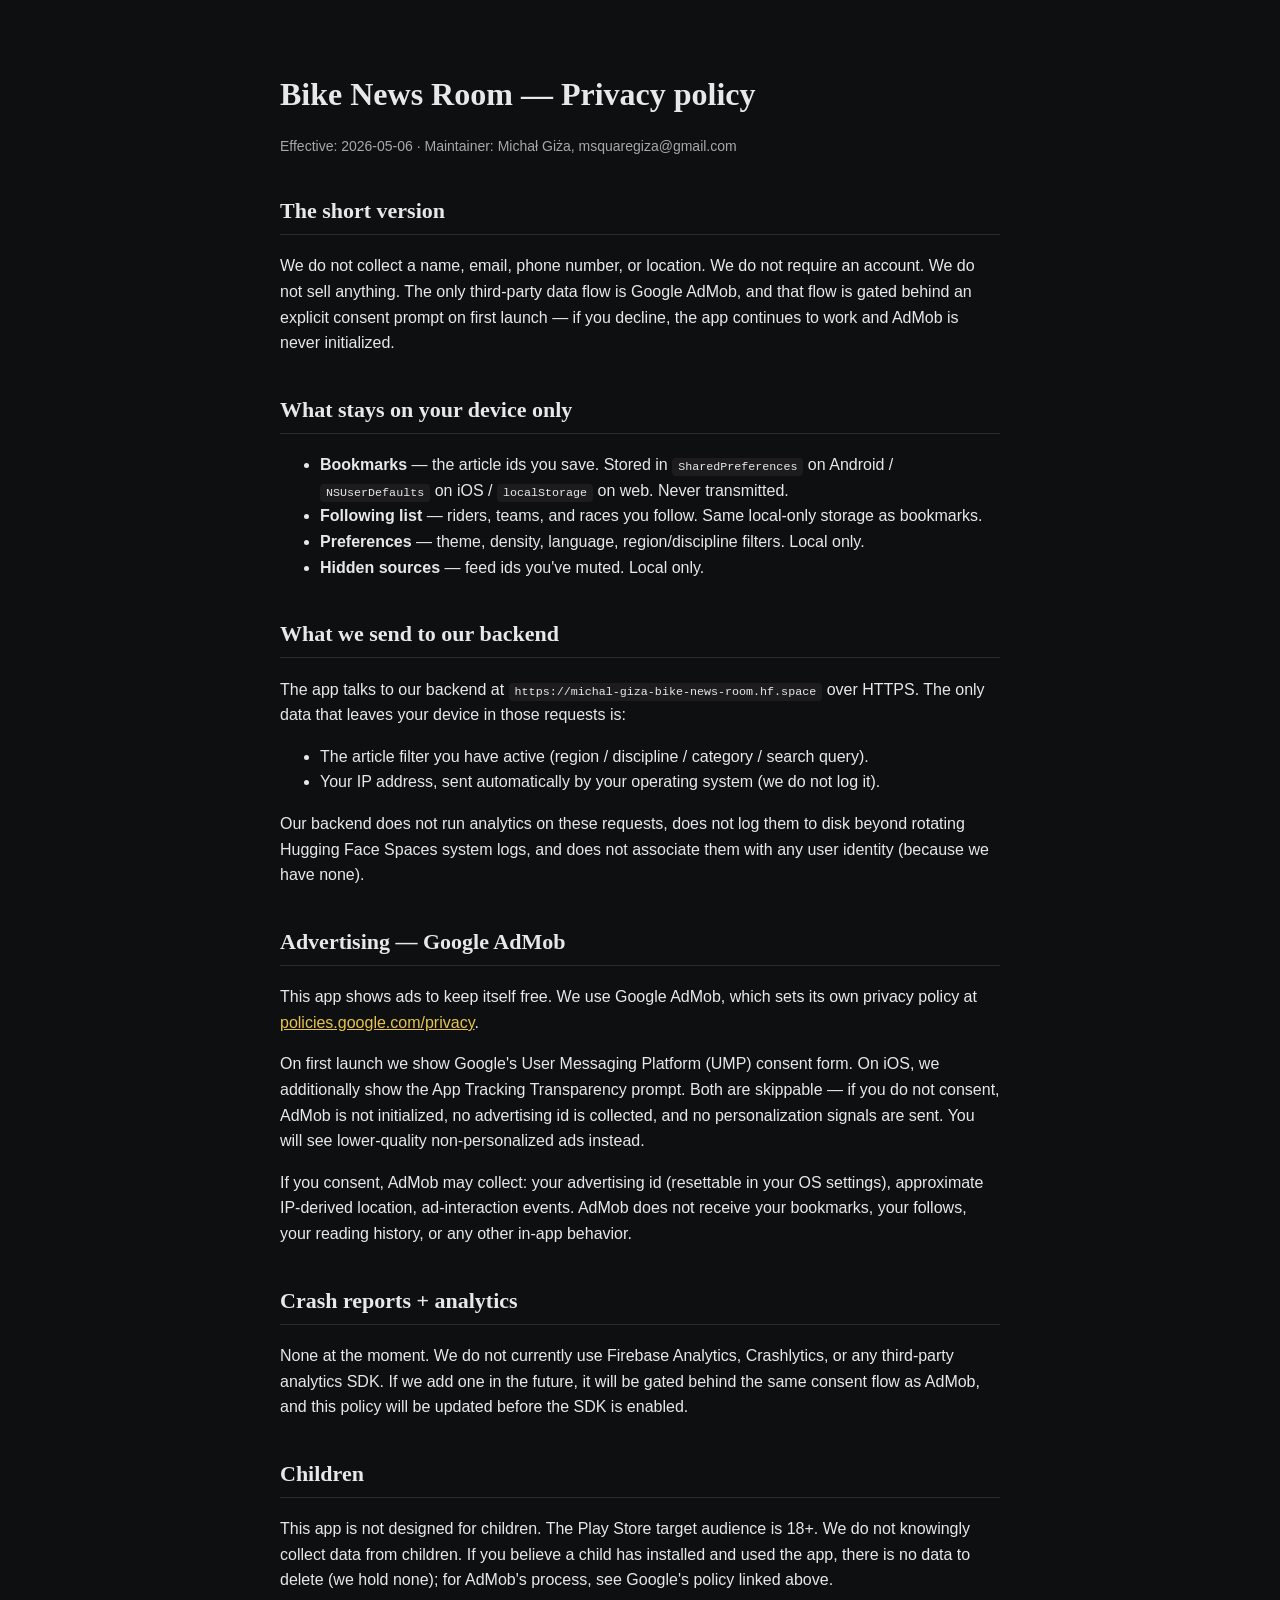
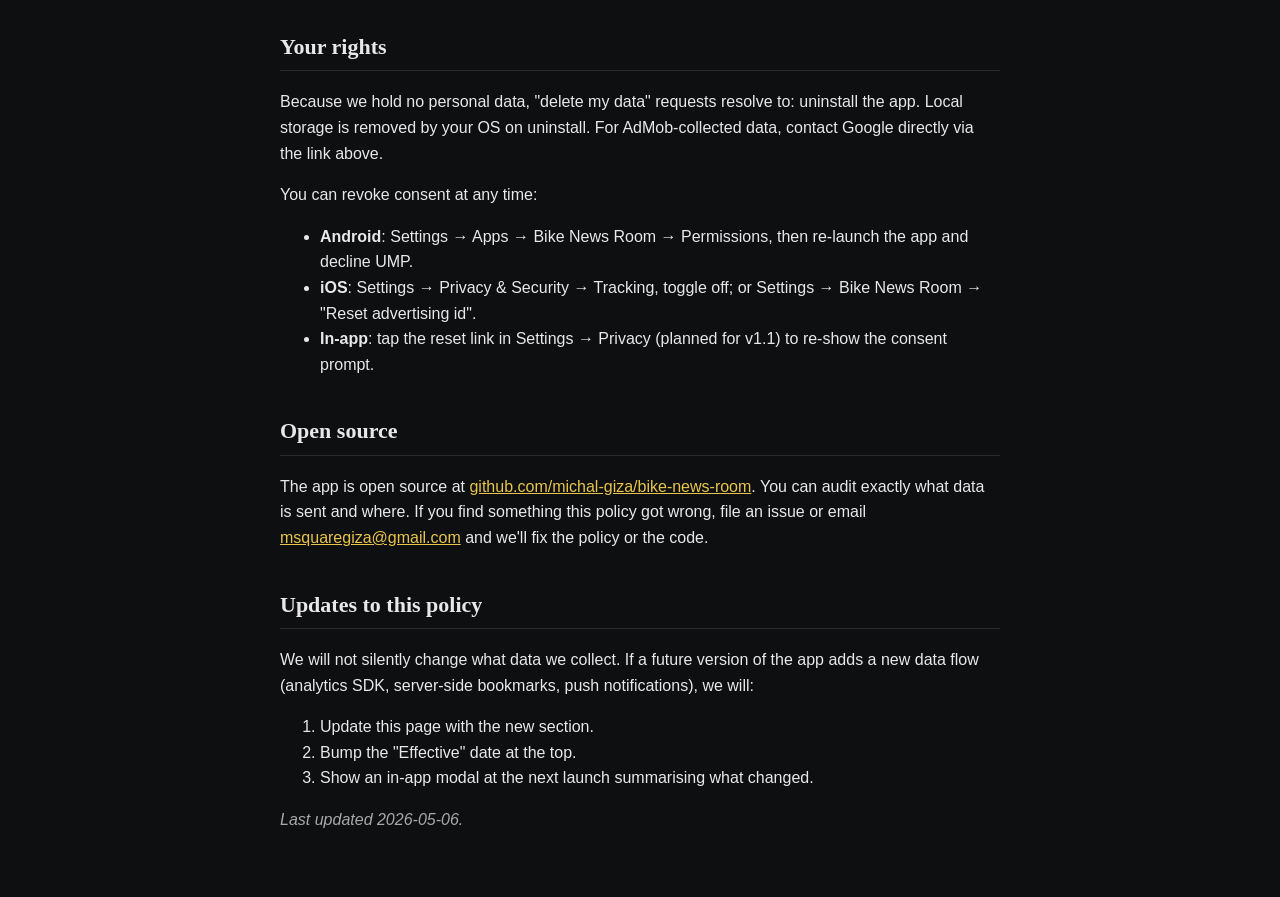
==== frontend/web/privacy.html @ cb05951e "chore(release): v1.0.0 Play Store release prep — assets, ASO copy, roadmap Bumps the app to v1.0.0+1" ====
<!DOCTYPE html>
<html lang="en">
<head>
  <meta charset="UTF-8">
  <meta name="viewport" content="width=device-width, initial-scale=1.0">
  <title>Bike News Room — Privacy policy</title>
  <meta name="description" content="Privacy policy for the Bike News Room cycling news aggregator. We collect no personal data. We use ads only after you opt in.">
  <meta name="robots" content="index,follow">
  <style>
    :root {
      --bg: #0E0F11;
      --fg: #E8E8E8;
      --fg-dim: #A8A8A8;
      --accent: #E8C54A;
      --line: #2A2A2A;
    }
    body { background: var(--bg); color: var(--fg); font-family: -apple-system, BlinkMacSystemFont, 'Segoe UI', Roboto, sans-serif; max-width: 720px; margin: 0 auto; padding: 48px 24px; line-height: 1.6; }
    h1 { font-family: Georgia, serif; font-size: 32px; margin-bottom: 8px; }
    h2 { font-family: Georgia, serif; font-size: 22px; margin-top: 36px; border-bottom: 1px solid var(--line); padding-bottom: 6px; }
    p, li { color: var(--fg); }
    .meta { color: var(--fg-dim); font-size: 14px; margin-bottom: 32px; }
    a { color: var(--accent); }
    code { background: #1c1c1e; padding: 2px 6px; border-radius: 4px; font-size: 0.9em; }
    .updated { color: var(--fg-dim); font-style: italic; }
  </style>
</head>
<body>
  <h1>Bike News Room — Privacy policy</h1>
  <p class="meta">Effective: 2026-05-06 · Maintainer: Michał Giża, msquaregiza@gmail.com</p>

  <h2>The short version</h2>
  <p>We do not collect a name, email, phone number, or location. We do not require an account. We do not sell anything. The only third-party data flow is Google AdMob, and that flow is gated behind an explicit consent prompt on first launch — if you decline, the app continues to work and AdMob is never initialized.</p>

  <h2>What stays on your device only</h2>
  <ul>
    <li><strong>Bookmarks</strong> — the article ids you save. Stored in <code>SharedPreferences</code> on Android / <code>NSUserDefaults</code> on iOS / <code>localStorage</code> on web. Never transmitted.</li>
    <li><strong>Following list</strong> — riders, teams, and races you follow. Same local-only storage as bookmarks.</li>
    <li><strong>Preferences</strong> — theme, density, language, region/discipline filters. Local only.</li>
    <li><strong>Hidden sources</strong> — feed ids you've muted. Local only.</li>
  </ul>

  <h2>What we send to our backend</h2>
  <p>The app talks to our backend at <code>https://michal-giza-bike-news-room.hf.space</code> over HTTPS. The only data that leaves your device in those requests is:</p>
  <ul>
    <li>The article filter you have active (region / discipline / category / search query).</li>
    <li>Your IP address, sent automatically by your operating system (we do not log it).</li>
  </ul>
  <p>Our backend does not run analytics on these requests, does not log them to disk beyond rotating Hugging Face Spaces system logs, and does not associate them with any user identity (because we have none).</p>

  <h2>Advertising — Google AdMob</h2>
  <p>This app shows ads to keep itself free. We use Google AdMob, which sets its own privacy policy at <a href="https://policies.google.com/privacy">policies.google.com/privacy</a>.</p>
  <p>On first launch we show Google's User Messaging Platform (UMP) consent form. On iOS, we additionally show the App Tracking Transparency prompt. Both are skippable — if you do not consent, AdMob is not initialized, no advertising id is collected, and no personalization signals are sent. You will see lower-quality non-personalized ads instead.</p>
  <p>If you consent, AdMob may collect: your advertising id (resettable in your OS settings), approximate IP-derived location, ad-interaction events. AdMob does not receive your bookmarks, your follows, your reading history, or any other in-app behavior.</p>

  <h2>Crash reports + analytics</h2>
  <p>None at the moment. We do not currently use Firebase Analytics, Crashlytics, or any third-party analytics SDK. If we add one in the future, it will be gated behind the same consent flow as AdMob, and this policy will be updated before the SDK is enabled.</p>

  <h2>Children</h2>
  <p>This app is not designed for children. The Play Store target audience is 18+. We do not knowingly collect data from children. If you believe a child has installed and used the app, there is no data to delete (we hold none); for AdMob's process, see Google's policy linked above.</p>

  <h2>Your rights</h2>
  <p>Because we hold no personal data, "delete my data" requests resolve to: uninstall the app. Local storage is removed by your OS on uninstall. For AdMob-collected data, contact Google directly via the link above.</p>
  <p>You can revoke consent at any time:</p>
  <ul>
    <li><strong>Android</strong>: Settings → Apps → Bike News Room → Permissions, then re-launch the app and decline UMP.</li>
    <li><strong>iOS</strong>: Settings → Privacy & Security → Tracking, toggle off; or Settings → Bike News Room → "Reset advertising id".</li>
    <li><strong>In-app</strong>: tap the reset link in Settings → Privacy (planned for v1.1) to re-show the consent prompt.</li>
  </ul>

  <h2>Open source</h2>
  <p>The app is open source at <a href="https://github.com/michal-giza/bike-news-room">github.com/michal-giza/bike-news-room</a>. You can audit exactly what data is sent and where. If you find something this policy got wrong, file an issue or email <a href="mailto:msquaregiza@gmail.com">msquaregiza@gmail.com</a> and we'll fix the policy or the code.</p>

  <h2>Updates to this policy</h2>
  <p>We will not silently change what data we collect. If a future version of the app adds a new data flow (analytics SDK, server-side bookmarks, push notifications), we will:</p>
  <ol>
    <li>Update this page with the new section.</li>
    <li>Bump the "Effective" date at the top.</li>
    <li>Show an in-app modal at the next launch summarising what changed.</li>
  </ol>

  <p class="updated">Last updated 2026-05-06.</p>
</body>
</html>
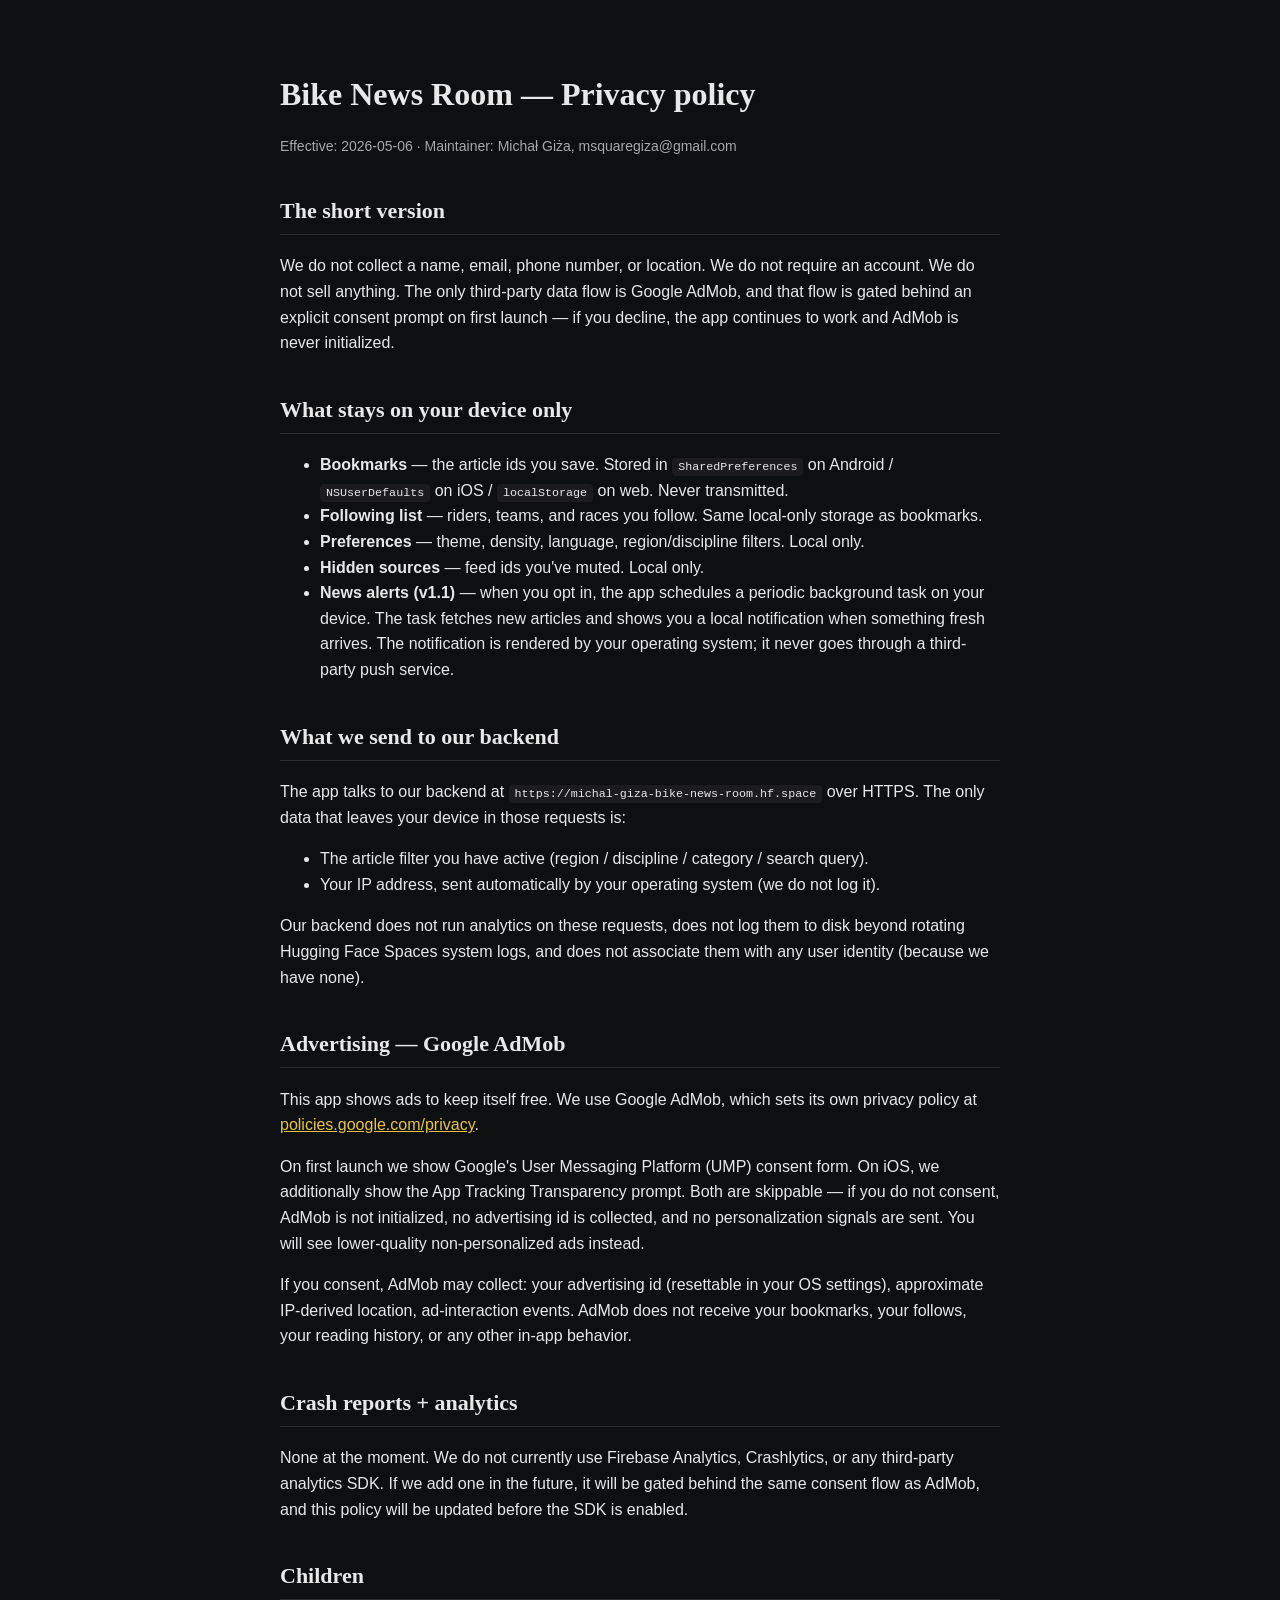
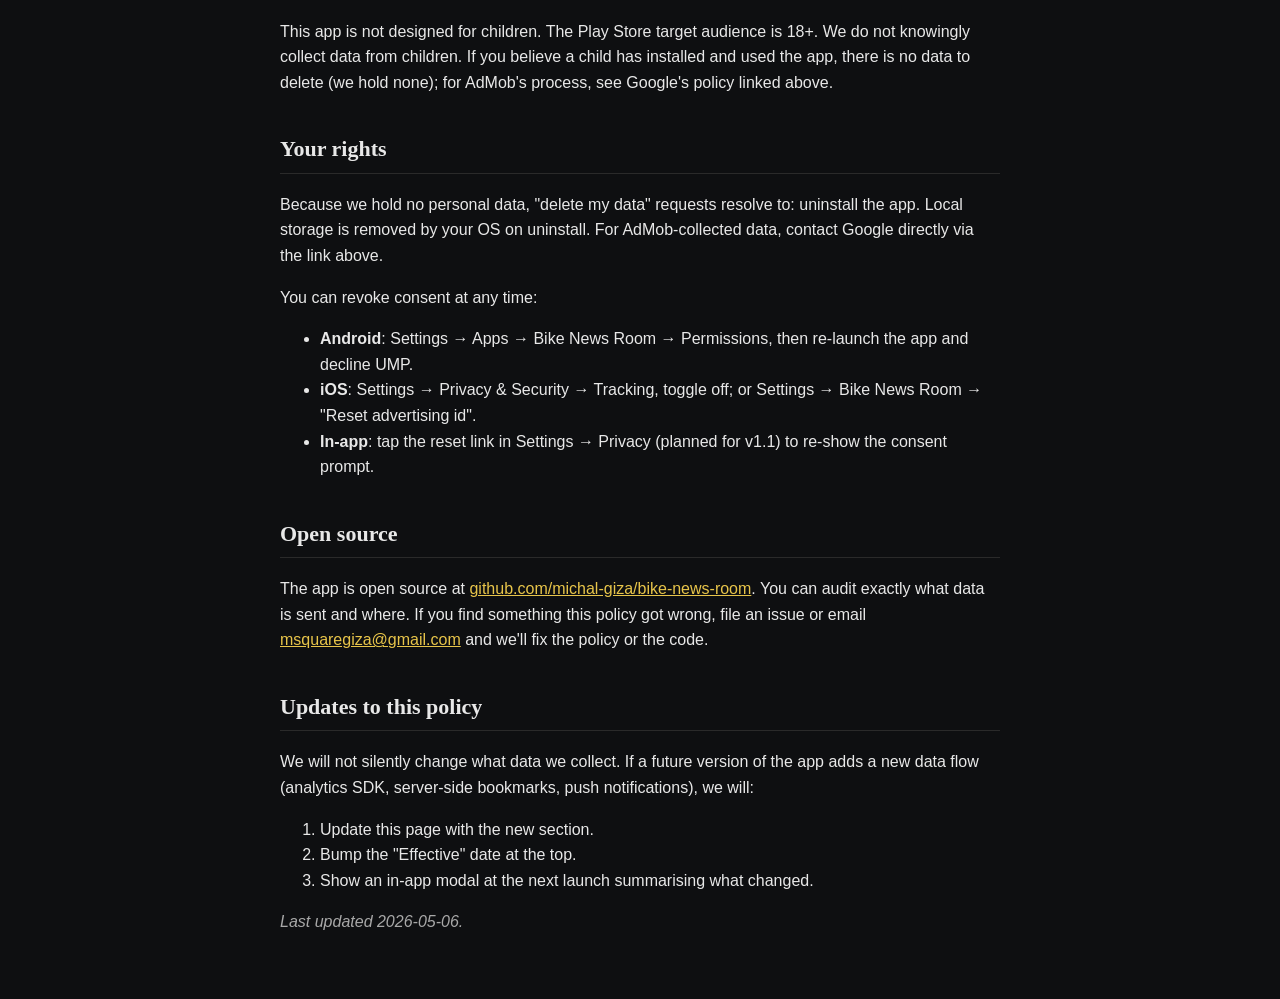
==== commit 68265c29: "feat(notifications): v1.1 news alerts via local notifications + workmanager User course-corrected aw" ====
--- a/frontend/web/privacy.html
+++ b/frontend/web/privacy.html
@@ -37,6 +37,7 @@
     <li><strong>Following list</strong> — riders, teams, and races you follow. Same local-only storage as bookmarks.</li>
     <li><strong>Preferences</strong> — theme, density, language, region/discipline filters. Local only.</li>
     <li><strong>Hidden sources</strong> — feed ids you've muted. Local only.</li>
+    <li><strong>News alerts (v1.1)</strong> — when you opt in, the app schedules a periodic background task on your device. The task fetches new articles and shows you a local notification when something fresh arrives. The notification is rendered by your operating system; it never goes through a third-party push service.</li>
   </ul>
 
   <h2>What we send to our backend</h2>
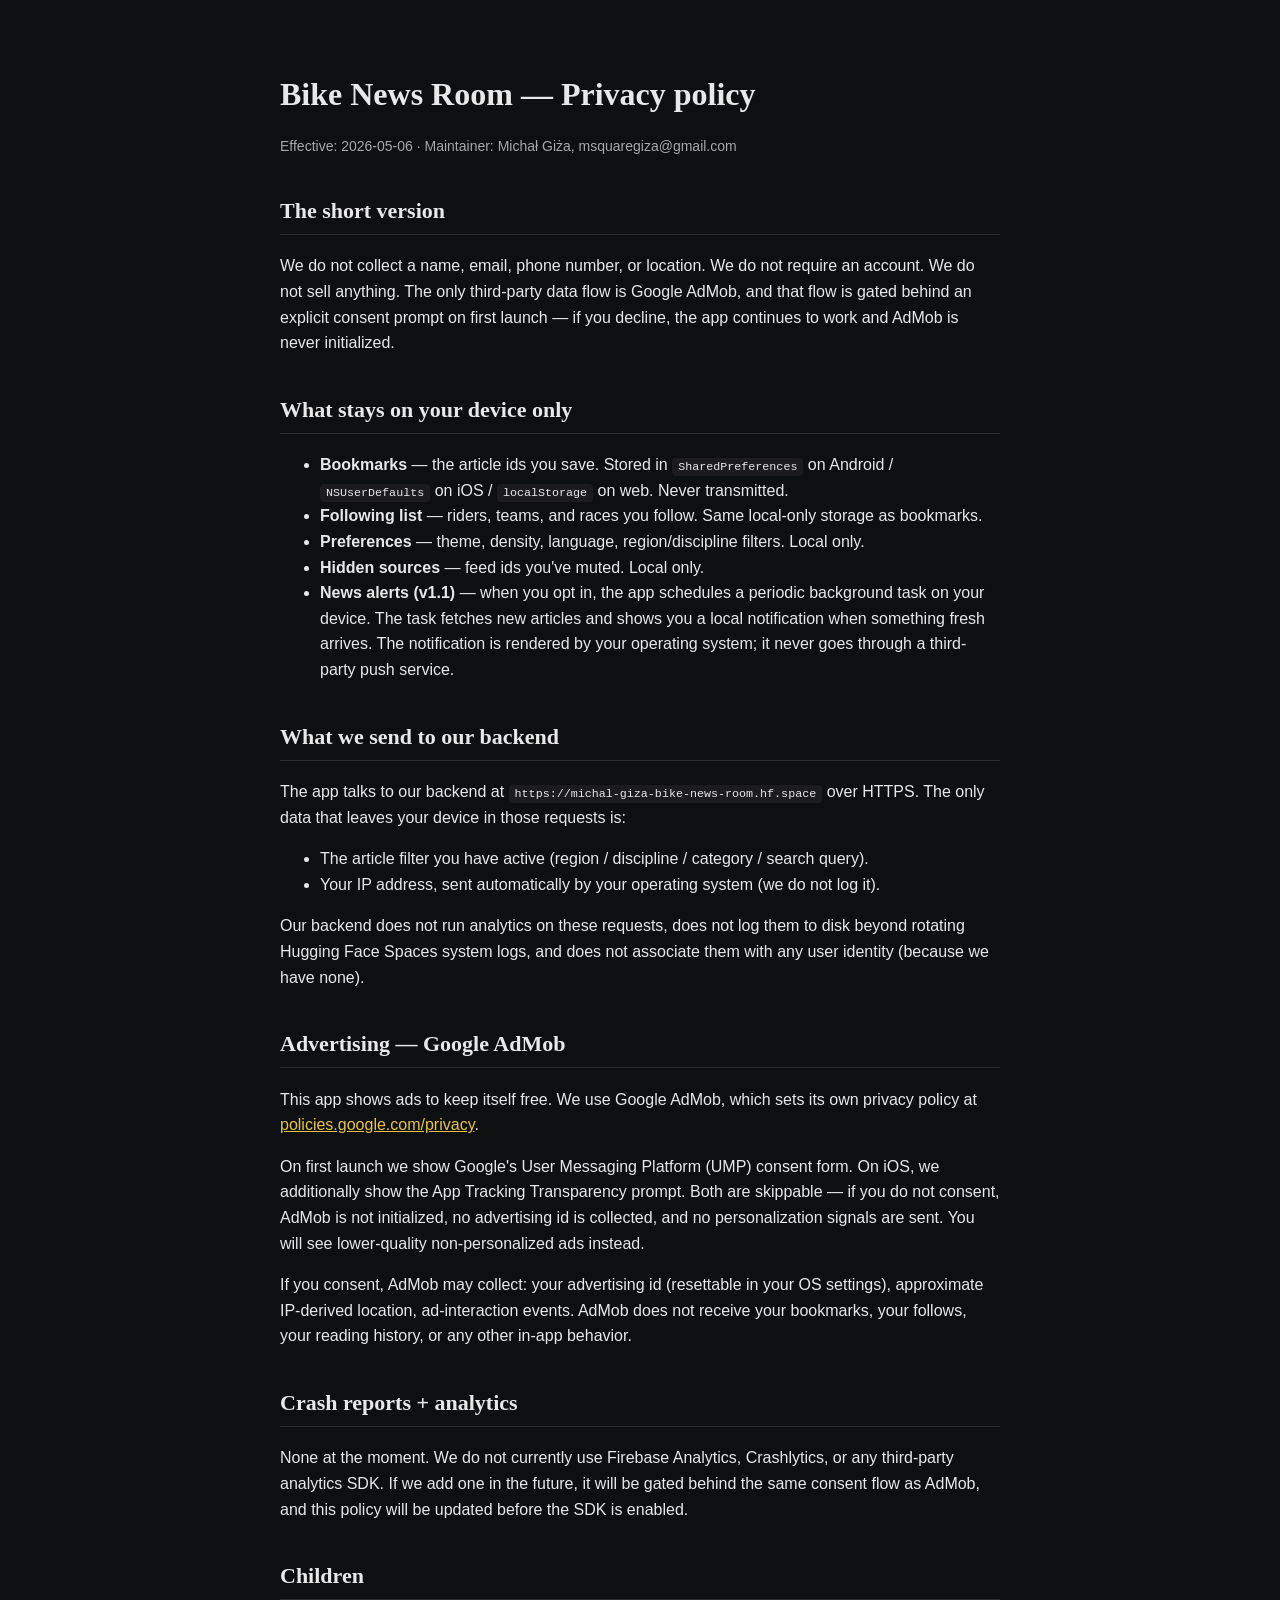
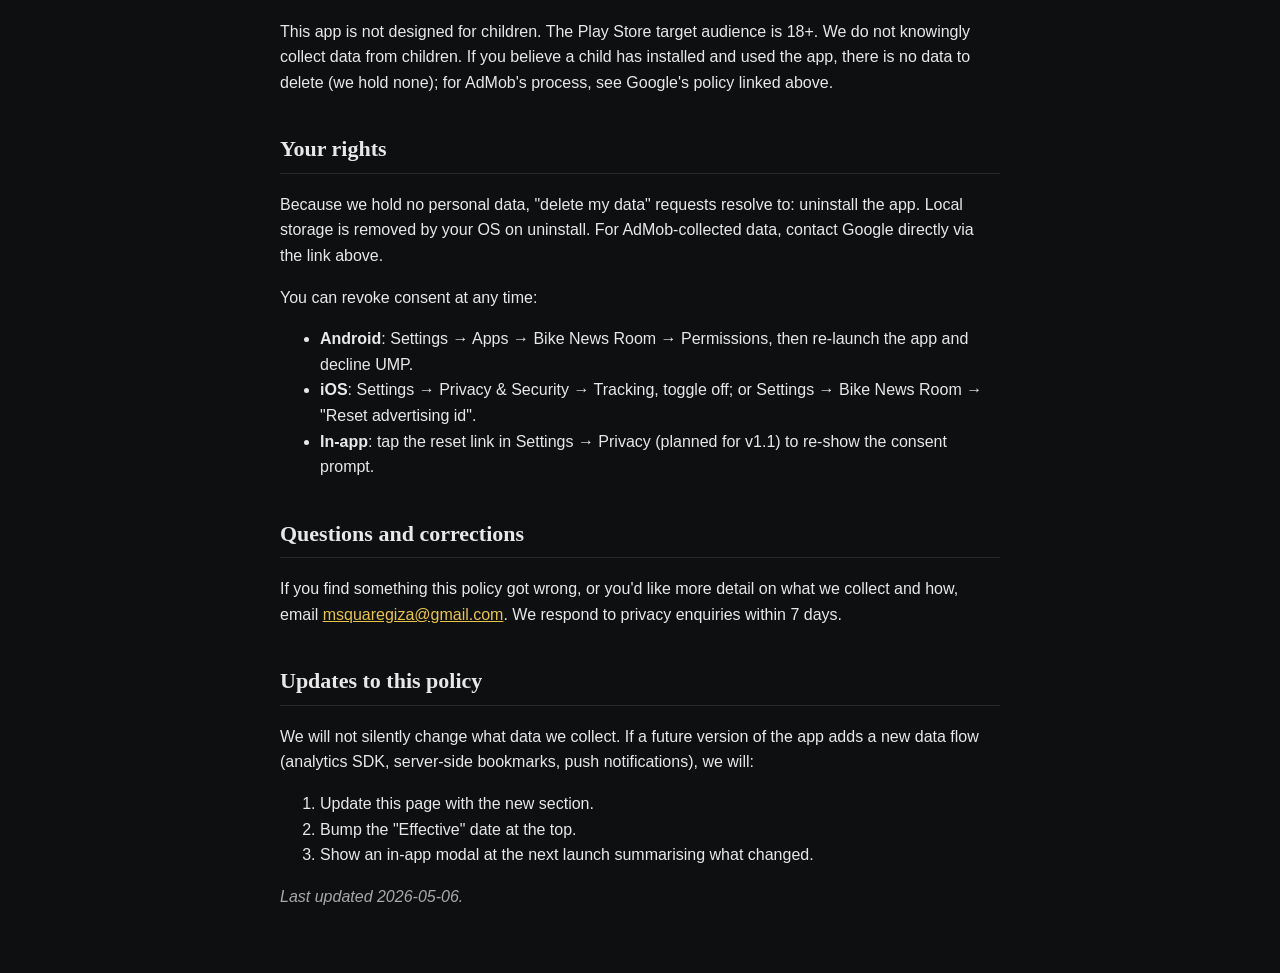
==== commit 77516fab: "chore(monetisation): strip public-repo claims + security audit Two-part prep before the GitHub repo " ====
--- a/frontend/web/privacy.html
+++ b/frontend/web/privacy.html
@@ -68,8 +68,8 @@
     <li><strong>In-app</strong>: tap the reset link in Settings → Privacy (planned for v1.1) to re-show the consent prompt.</li>
   </ul>
 
-  <h2>Open source</h2>
-  <p>The app is open source at <a href="https://github.com/michal-giza/bike-news-room">github.com/michal-giza/bike-news-room</a>. You can audit exactly what data is sent and where. If you find something this policy got wrong, file an issue or email <a href="mailto:msquaregiza@gmail.com">msquaregiza@gmail.com</a> and we'll fix the policy or the code.</p>
+  <h2>Questions and corrections</h2>
+  <p>If you find something this policy got wrong, or you'd like more detail on what we collect and how, email <a href="mailto:msquaregiza@gmail.com">msquaregiza@gmail.com</a>. We respond to privacy enquiries within 7 days.</p>
 
   <h2>Updates to this policy</h2>
   <p>We will not silently change what data we collect. If a future version of the app adds a new data flow (analytics SDK, server-side bookmarks, push notifications), we will:</p>
